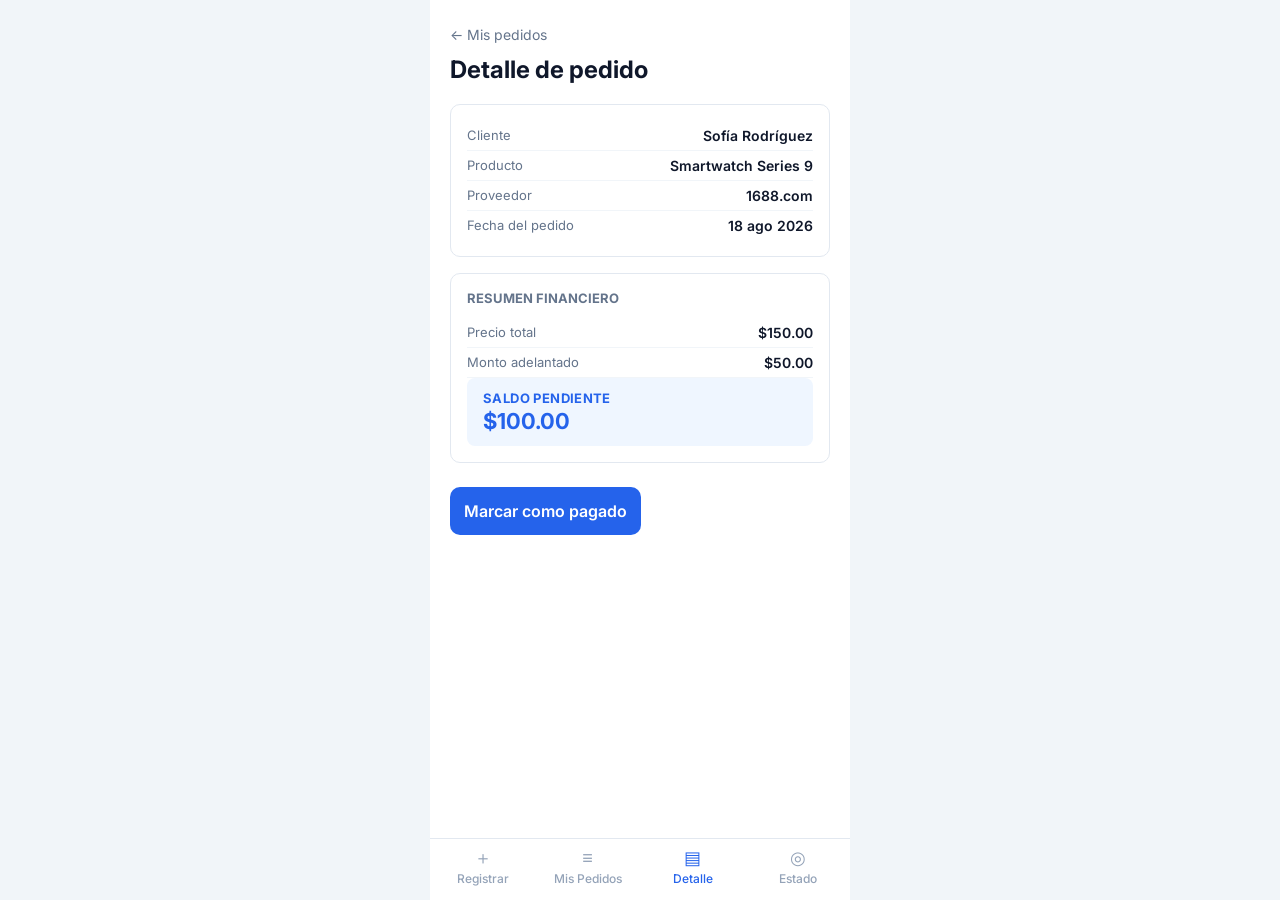
==== detalle-de-pedido.html @ 2b5c257d "Add files via upload" ====
<!DOCTYPE html>
<html lang="es">
<head>
  <meta charset="UTF-8" />
  <meta name="viewport" content="width=device-width, initial-scale=1.0" />
  <title>Detalle de pedido</title>
  <link rel="preconnect" href="https://fonts.googleapis.com" />
  <link href="https://fonts.googleapis.com/css2?family=Inter:wght@400;500;600;700&display=swap" rel="stylesheet" />
  <link rel="stylesheet" href="styles.css" />
</head>
<body>
  <div class="phone">
    <main class="content">
      <a href="mis-pedidos.html" class="back-link">&larr; Mis pedidos</a>
      <h1 class="title">Detalle de pedido</h1>

      <div class="card">
        <div class="row-info">
          <span class="label-muted">Cliente</span>
          <span id="cliente" class="value">Sofía Rodríguez</span>
        </div>
        <div class="row-info">
          <span class="label-muted">Producto</span>
          <span id="producto" class="value">Smartwatch Series 9</span>
        </div>
        <div class="row-info">
          <span class="label-muted">Proveedor</span>
          <span id="proveedor" class="value">1688.com</span>
        </div>
        <div class="row-info">
          <span class="label-muted">Fecha del pedido</span>
          <span id="fecha" class="value">18 ago 2026</span>
        </div>
      </div>

      <div class="card">
        <h2 class="card-title">Resumen financiero</h2>
        <div class="row-info">
          <span class="label-muted">Precio total</span>
          <span id="precio-total" class="value">$150.00</span>
        </div>
        <div class="row-info">
          <span class="label-muted">Monto adelantado</span>
          <span id="monto-adelantado" class="value">$50.00</span>
        </div>
        <div class="saldo-box">
          <span class="saldo-label">Saldo pendiente</span>
          <span id="saldo-pendiente" class="saldo-monto">calculando...</span>
        </div>
      </div>

      <button id="btn-pagado" type="button" class="btn-primary">Marcar como pagado</button>
    </main>

    <nav class="tabbar">
      <a href="index.html" class="tab">
        <span class="icon">＋</span>
        <span>Registrar</span>
      </a>
      <a href="mis-pedidos.html" class="tab">
        <span class="icon">≡</span>
        <span>Mis Pedidos</span>
      </a>
      <a href="detalle-de-pedido.html" class="tab active">
        <span class="icon">▤</span>
        <span>Detalle</span>
      </a>
      <a href="estado-de-mi-pedido.html" class="tab">
        <span class="icon">◎</span>
        <span>Estado</span>
      </a>
    </nav>
  </div>

  <script src="reglas.js"></script>
  <script>
    // Datos del pedido (en un sistema real vendrían de la base de datos)
    const pedido = {
      precioTotal: 150.0,
      montoAdelantado: 50.0,
      pagado: false,
    };

    function actualizarSaldo() {
      const saldo = calcularSaldoPendiente(
        pedido.precioTotal,
        pedido.montoAdelantado,
        pedido.pagado
      );

      const el = document.getElementById("saldo-pendiente");
      if (saldo === null) {
        el.textContent = "Datos incompletos";
      } else {
        el.textContent = "$" + saldo.toFixed(2);
      }
    }

    document.getElementById("btn-pagado").addEventListener("click", () => {
      pedido.pagado = true;
      actualizarSaldo();
      const btn = document.getElementById("btn-pagado");
      btn.textContent = "Pagado ✓";
      btn.style.background = "#16A34A";
    });

    actualizarSaldo();
  </script>
</body>
</html>
---- styles.css ----
* {
  box-sizing: border-box;
}

body {
  margin: 0;
  font-family: 'Inter', sans-serif;
  background: #F1F5F9;
  display: flex;
  justify-content: center;
}

.phone {
  width: 100%;
  max-width: 420px;
  min-height: 100vh;
  background: #FFFFFF;
  display: flex;
  flex-direction: column;
  justify-content: space-between;
}

.content {
  padding: 24px 20px 16px;
}

.title {
  font-size: 24px;
  font-weight: 700;
  color: #0F172A;
  margin: 0 0 20px;
}

.form {
  display: flex;
  flex-direction: column;
  gap: 16px;
}

.row {
  display: flex;
  gap: 12px;
}

.row .field {
  flex: 1;
}

.field {
  display: flex;
  flex-direction: column;
  gap: 6px;
}

.field label {
  font-size: 13px;
  font-weight: 500;
  color: #64748B;
}

.field input,
.field select {
  font-family: 'Inter', sans-serif;
  font-size: 16px;
  color: #0F172A;
  padding: 10px 12px;
  border: 1px solid #E2E8F0;
  border-radius: 8px;
  outline: none;
  background: #FFFFFF;
}

.field input:focus,
.field select:focus {
  border-color: #2563EB;
}

.saldo-box {
  background: #EFF6FF;
  border-radius: 8px;
  padding: 12px 16px;
  display: flex;
  flex-direction: column;
  gap: 2px;
}

.saldo-label {
  font-size: 13px;
  font-weight: 700;
  color: #2563EB;
  text-transform: uppercase;
  letter-spacing: 0.03em;
}

.saldo-monto {
  font-size: 22px;
  font-weight: 700;
  color: #2563EB;
}

.btn-primary {
  font-family: 'Inter', sans-serif;
  font-size: 16px;
  font-weight: 600;
  color: #FFFFFF;
  background: #2563EB;
  border: none;
  border-radius: 10px;
  padding: 14px;
  margin-top: 8px;
  cursor: pointer;
}

.btn-primary:hover {
  background: #1D4ED8;
}

.tabbar {
  display: flex;
  border-top: 1px solid #E2E8F0;
  padding: 10px 0 14px;
}

.tab {
  flex: 1;
  display: flex;
  flex-direction: column;
  align-items: center;
  gap: 4px;
  text-decoration: none;
  color: #94A3B8;
  font-size: 12px;
  font-weight: 500;
}

.tab .icon {
  font-size: 18px;
  line-height: 1;
}

.tab.active {
  color: #2563EB;
}

.back-link {
  display: inline-block;
  font-size: 14px;
  color: #64748B;
  text-decoration: none;
  margin-bottom: 12px;
}

.card {
  background: #FFFFFF;
  border: 1px solid #E2E8F0;
  border-radius: 10px;
  padding: 16px;
  margin-bottom: 16px;
}

.card-title {
  font-size: 13px;
  font-weight: 700;
  color: #64748B;
  text-transform: uppercase;
  margin: 0 0 12px;
}

.row-info {
  display: flex;
  justify-content: space-between;
  padding: 6px 0;
  border-bottom: 1px solid #F1F5F9;
}

.row-info:last-child {
  border-bottom: none;
}

.label-muted {
  font-size: 13px;
  color: #64748B;
}

.value {
  font-size: 14px;
  font-weight: 600;
  color: #0F172A;
}

.lista-pedidos {
  display: flex;
  flex-direction: column;
  gap: 12px;
}

.pedido-card {
  background: #FFFFFF;
  border: 1px solid #E2E8F0;
  border-radius: 10px;
  padding: 14px 16px;
}

.pedido-card-alerta {
  border-color: #F97316;
  background: #FFF7ED;
}

.pedido-card-header {
  display: flex;
  justify-content: space-between;
  align-items: center;
  margin-bottom: 4px;
}

.pedido-cliente {
  font-size: 15px;
  font-weight: 600;
  color: #0F172A;
}

.pedido-estado {
  font-size: 12px;
  font-weight: 600;
  padding: 3px 8px;
  border-radius: 6px;
}

.pedido-producto {
  font-size: 14px;
  color: #0F172A;
  margin-bottom: 2px;
}

.pedido-meta {
  font-size: 12px;
  color: #64748B;
}
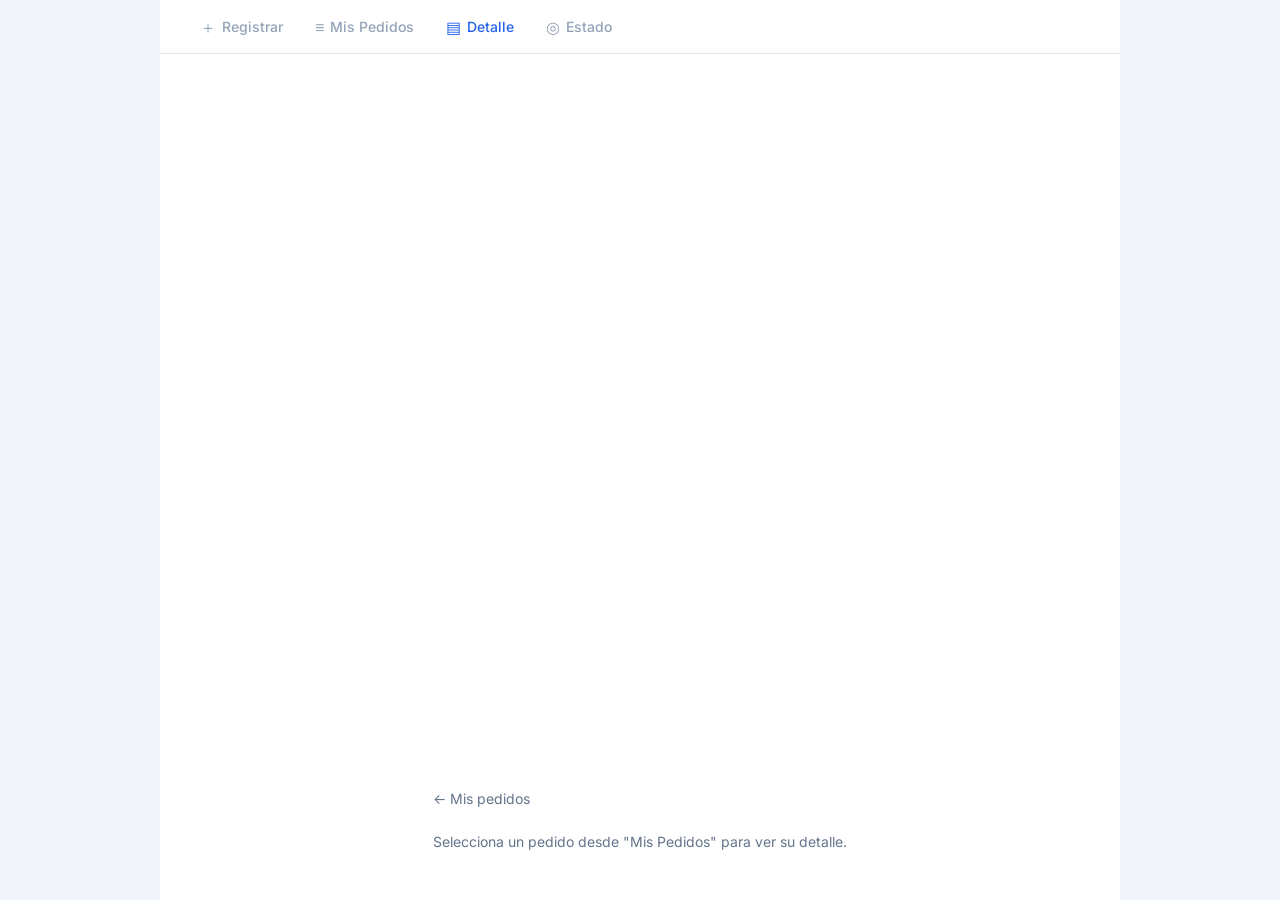
==== commit 960c332e: "Refactor order details display and logic" ====
--- a/detalle-de-pedido.html
+++ b/detalle-de-pedido.html
@@ -10,50 +10,13 @@
 </head>
 <body>
   <div class="phone">
-    <main class="content">
+    <main class="content" id="contenido-detalle">
       <a href="mis-pedidos.html" class="back-link">&larr; Mis pedidos</a>
-      <h1 class="title">Detalle de pedido</h1>
-
-      <div class="card">
-        <div class="row-info">
-          <span class="label-muted">Cliente</span>
-          <span id="cliente" class="value">Sofía Rodríguez</span>
-        </div>
-        <div class="row-info">
-          <span class="label-muted">Producto</span>
-          <span id="producto" class="value">Smartwatch Series 9</span>
-        </div>
-        <div class="row-info">
-          <span class="label-muted">Proveedor</span>
-          <span id="proveedor" class="value">1688.com</span>
-        </div>
-        <div class="row-info">
-          <span class="label-muted">Fecha del pedido</span>
-          <span id="fecha" class="value">18 ago 2026</span>
-        </div>
-      </div>
-
-      <div class="card">
-        <h2 class="card-title">Resumen financiero</h2>
-        <div class="row-info">
-          <span class="label-muted">Precio total</span>
-          <span id="precio-total" class="value">$150.00</span>
-        </div>
-        <div class="row-info">
-          <span class="label-muted">Monto adelantado</span>
-          <span id="monto-adelantado" class="value">$50.00</span>
-        </div>
-        <div class="saldo-box">
-          <span class="saldo-label">Saldo pendiente</span>
-          <span id="saldo-pendiente" class="saldo-monto">calculando...</span>
-        </div>
-      </div>
-
-      <button id="btn-pagado" type="button" class="btn-primary">Marcar como pagado</button>
+      <p style="color:#64748B; font-size:14px;">Selecciona un pedido desde "Mis Pedidos" para ver su detalle.</p>
     </main>
 
     <nav class="tabbar">
-      <a href="index.html" class="tab">
+      <a href="registrar-pedido.html" class="tab">
         <span class="icon">＋</span>
         <span>Registrar</span>
       </a>
@@ -74,37 +37,84 @@
 
   <script src="reglas.js"></script>
   <script>
-    // Datos del pedido (en un sistema real vendrían de la base de datos)
-    const pedido = {
-      precioTotal: 150.0,
-      montoAdelantado: 50.0,
-      pagado: false,
-    };
+    const params = new URLSearchParams(window.location.search);
+    const id = params.get("id");
+    const contenido = document.getElementById("contenido-detalle");
 
-    function actualizarSaldo() {
-      const saldo = calcularSaldoPendiente(
-        pedido.precioTotal,
-        pedido.montoAdelantado,
-        pedido.pagado
-      );
+    if (id) {
+      const pedido = obtenerPedidoPorId(id);
 
-      const el = document.getElementById("saldo-pendiente");
-      if (saldo === null) {
-        el.textContent = "Datos incompletos";
+      if (pedido) {
+        contenido.innerHTML = `
+          <a href="mis-pedidos.html" class="back-link">&larr; Mis pedidos</a>
+          <h1 class="title">Detalle de pedido</h1>
+
+          <div class="card">
+            <div class="row-info">
+              <span class="label-muted">Cliente</span>
+              <span class="value">${pedido.cliente}</span>
+            </div>
+            <div class="row-info">
+              <span class="label-muted">Producto</span>
+              <span class="value">${pedido.producto}</span>
+            </div>
+            <div class="row-info">
+              <span class="label-muted">Proveedor</span>
+              <span class="value">${pedido.proveedor}</span>
+            </div>
+            <div class="row-info">
+              <span class="label-muted">Fecha del pedido</span>
+              <span class="value">${pedido.fechaPedido || "sin fecha"}</span>
+            </div>
+          </div>
+
+          <div class="card">
+            <h2 class="card-title">Resumen financiero</h2>
+            <div class="row-info">
+              <span class="label-muted">Precio total</span>
+              <span class="value">$${pedido.precioTotal.toFixed(2)}</span>
+            </div>
+            <div class="row-info">
+              <span class="label-muted">Monto adelantado</span>
+              <span class="value">$${pedido.montoAdelantado.toFixed(2)}</span>
+            </div>
+            <div class="saldo-box">
+              <span class="saldo-label">Saldo pendiente</span>
+              <span id="saldo-pendiente" class="saldo-monto">calculando...</span>
+            </div>
+          </div>
+
+          <button id="btn-pagado" type="button" class="btn-primary">
+            ${pedido.pagado ? "Pagado ✓" : "Marcar como pagado"}
+          </button>
+        `;
+
+        function actualizarSaldo(pedidoActual) {
+          const saldo = calcularSaldoPendiente(
+            pedidoActual.precioTotal,
+            pedidoActual.montoAdelantado,
+            pedidoActual.pagado
+          );
+          const el = document.getElementById("saldo-pendiente");
+          el.textContent = saldo === null ? "Datos incompletos" : "$" + saldo.toFixed(2);
+        }
+
+        actualizarSaldo(pedido);
+
+        const btn = document.getElementById("btn-pagado");
+        if (pedido.pagado) {
+          btn.style.background = "#16A34A";
+        }
+        btn.addEventListener("click", () => {
+          const actualizado = actualizarPedido(pedido.id, { pagado: true });
+          actualizarSaldo(actualizado);
+          btn.textContent = "Pagado ✓";
+          btn.style.background = "#16A34A";
+        });
       } else {
-        el.textContent = "$" + saldo.toFixed(2);
+        contenido.innerHTML = '<a href="mis-pedidos.html" class="back-link">&larr; Mis pedidos</a><p style="color:#64748B; font-size:14px;">No se encontró ese pedido.</p>';
       }
     }
-
-    document.getElementById("btn-pagado").addEventListener("click", () => {
-      pedido.pagado = true;
-      actualizarSaldo();
-      const btn = document.getElementById("btn-pagado");
-      btn.textContent = "Pagado ✓";
-      btn.style.background = "#16A34A";
-    });
-
-    actualizarSaldo();
   </script>
 </body>
 </html>
--- a/styles.css
+++ b/styles.css
@@ -236,3 +236,248 @@
   font-size: 12px;
   color: #64748B;
 }
+
+.hero {
+  background: #2563EB;
+  color: #FFFFFF;
+  border-radius: 12px;
+  padding: 20px;
+  margin-bottom: 16px;
+}
+
+.hero-eyebrow {
+  font-size: 12px;
+  font-weight: 700;
+  text-transform: uppercase;
+  letter-spacing: 0.04em;
+  opacity: 0.85;
+  margin-bottom: 8px;
+}
+
+.hero-title {
+  font-size: 20px;
+  font-weight: 700;
+  margin: 0 0 6px;
+}
+
+.hero-desc {
+  font-size: 14px;
+  line-height: 1.4;
+  opacity: 0.95;
+  margin: 0;
+}
+
+.seguimiento-title {
+  font-size: 13px;
+  font-weight: 700;
+  color: #64748B;
+  text-transform: uppercase;
+  margin: 0 0 14px;
+}
+
+.pasos {
+  display: flex;
+  flex-direction: column;
+}
+
+.paso {
+  display: flex;
+  gap: 12px;
+  position: relative;
+  padding-bottom: 22px;
+}
+
+.paso:last-child {
+  padding-bottom: 0;
+}
+
+.paso-punto {
+  width: 22px;
+  height: 22px;
+  border-radius: 50%;
+  background: #E2E8F0;
+  color: #94A3B8;
+  display: flex;
+  align-items: center;
+  justify-content: center;
+  font-size: 12px;
+  flex-shrink: 0;
+  z-index: 1;
+}
+
+.paso.completado .paso-punto,
+.paso.actual .paso-punto {
+  background: #2563EB;
+  color: #FFFFFF;
+}
+
+.paso:not(:last-child)::before {
+  content: "";
+  position: absolute;
+  left: 10px;
+  top: 22px;
+  bottom: 0;
+  width: 2px;
+  background: #E2E8F0;
+}
+
+.paso.completado:not(:last-child)::before {
+  background: #2563EB;
+}
+
+.paso-texto-titulo {
+  font-size: 14px;
+  font-weight: 600;
+  color: #0F172A;
+}
+
+.paso.actual .paso-texto-titulo {
+  color: #2563EB;
+}
+
+.paso-texto-sub {
+  font-size: 12px;
+  color: #64748B;
+}
+
+.landing {
+  display: flex;
+  flex-direction: column;
+  align-items: center;
+  text-align: center;
+  padding-top: 48px;
+}
+
+.landing-logo {
+  font-size: 40px;
+  margin-bottom: 16px;
+}
+
+.landing-title {
+  font-size: 24px;
+  font-weight: 700;
+  color: #0F172A;
+  margin: 0 0 10px;
+}
+
+.landing-subtitle {
+  font-size: 14px;
+  color: #64748B;
+  line-height: 1.5;
+  margin: 0 0 28px;
+  max-width: 300px;
+}
+
+.landing-features {
+  display: flex;
+  flex-direction: column;
+  gap: 16px;
+  width: 100%;
+  margin-bottom: 32px;
+  text-align: left;
+}
+
+.landing-feature {
+  display: flex;
+  gap: 12px;
+  align-items: flex-start;
+  background: #F8FAFC;
+  border: 1px solid #E2E8F0;
+  border-radius: 10px;
+  padding: 12px 14px;
+}
+
+.landing-feature-icon {
+  font-size: 18px;
+  color: #2563EB;
+  flex-shrink: 0;
+}
+
+.landing-feature-title {
+  font-size: 14px;
+  font-weight: 600;
+  color: #0F172A;
+}
+
+.landing-feature-desc {
+  font-size: 12px;
+  color: #64748B;
+}
+
+.landing-cta {
+  display: inline-block;
+  text-decoration: none;
+  text-align: center;
+  width: 100%;
+}
+
+/* ===== Vista de escritorio (pantallas anchas) ===== */
+@media (min-width: 900px) {
+  body {
+    align-items: flex-start;
+    padding: 0;
+  }
+
+  .phone {
+    max-width: 960px;
+    width: 100%;
+    min-height: 100vh;
+    box-shadow: none;
+  }
+
+  .tabbar {
+    order: -1;
+    flex-direction: row;
+    justify-content: flex-start;
+    gap: 32px;
+    padding: 18px 40px;
+    border-top: none;
+    border-bottom: 1px solid #E2E8F0;
+  }
+
+  .tab {
+    flex: none;
+    flex-direction: row;
+    gap: 6px;
+    font-size: 14px;
+  }
+
+  .tab .icon {
+    font-size: 16px;
+  }
+
+  .content {
+    padding: 36px 40px;
+    max-width: 700px;
+    margin: 0 auto;
+  }
+
+  .row {
+    gap: 24px;
+  }
+
+  .lista-pedidos {
+    display: grid;
+    grid-template-columns: repeat(2, 1fr);
+    gap: 14px;
+  }
+
+  .landing {
+    padding-top: 60px;
+  }
+
+  .landing-features {
+    max-width: 480px;
+  }
+
+  .btn-primary {
+    align-self: flex-start;
+    padding-left: 32px;
+    padding-right: 32px;
+  }
+
+  .landing-cta {
+    max-width: 320px;
+    align-self: center;
+  }
+}
